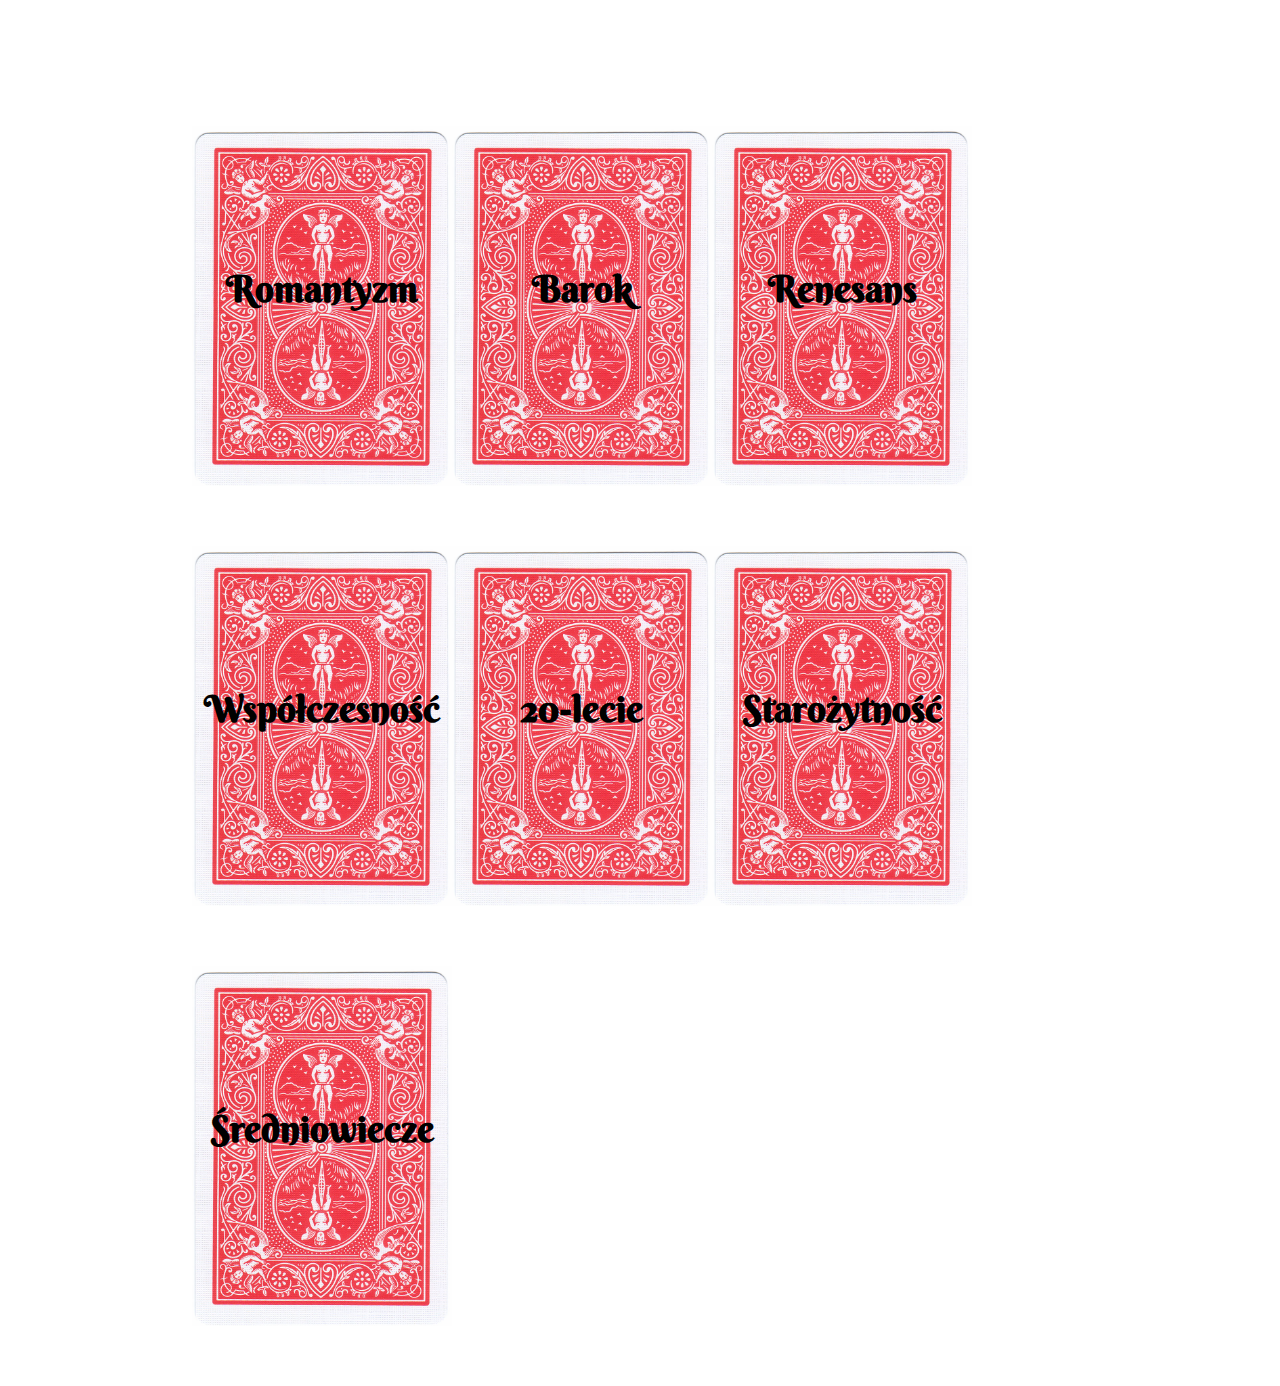
==== szybkie.html @ 64c32cad "Add files via upload" ====
<!doctype html>
<html lang="pl">

<head>
    <meta charset="utf-8">
    <title>MILO2018</title>
    <meta name="author" content="Marcin Górecki">
    <link rel="stylesheet" href="css/styles2.css">
</head>

<body>
    <main></main>
    <script src="js/scripts2.js"></script>
</body>
---- css/styles2.css ----
@import url("https://fonts.googleapis.com/css?family=Berkshire+Swash");
body {
  margin: 0;
  padding: 0;
}

main {
  display: flex;
  flex-wrap: wrap;
  width: 70vw;
  height: 70vh;
  margin: 14vh auto;
}

main div {
  width: 260px;
  height: 420px;
  background-image: url("../images/card.jpg");
  background-size: contain;
  background-repeat: no-repeat;
  cursor: pointer;
}

main div p {
  font-family: "Berkshire Swash", cursive;
  font-size: 2.3rem;
  font-weight: bolder;
  text-align: center;
  margin-top: 140px;
}
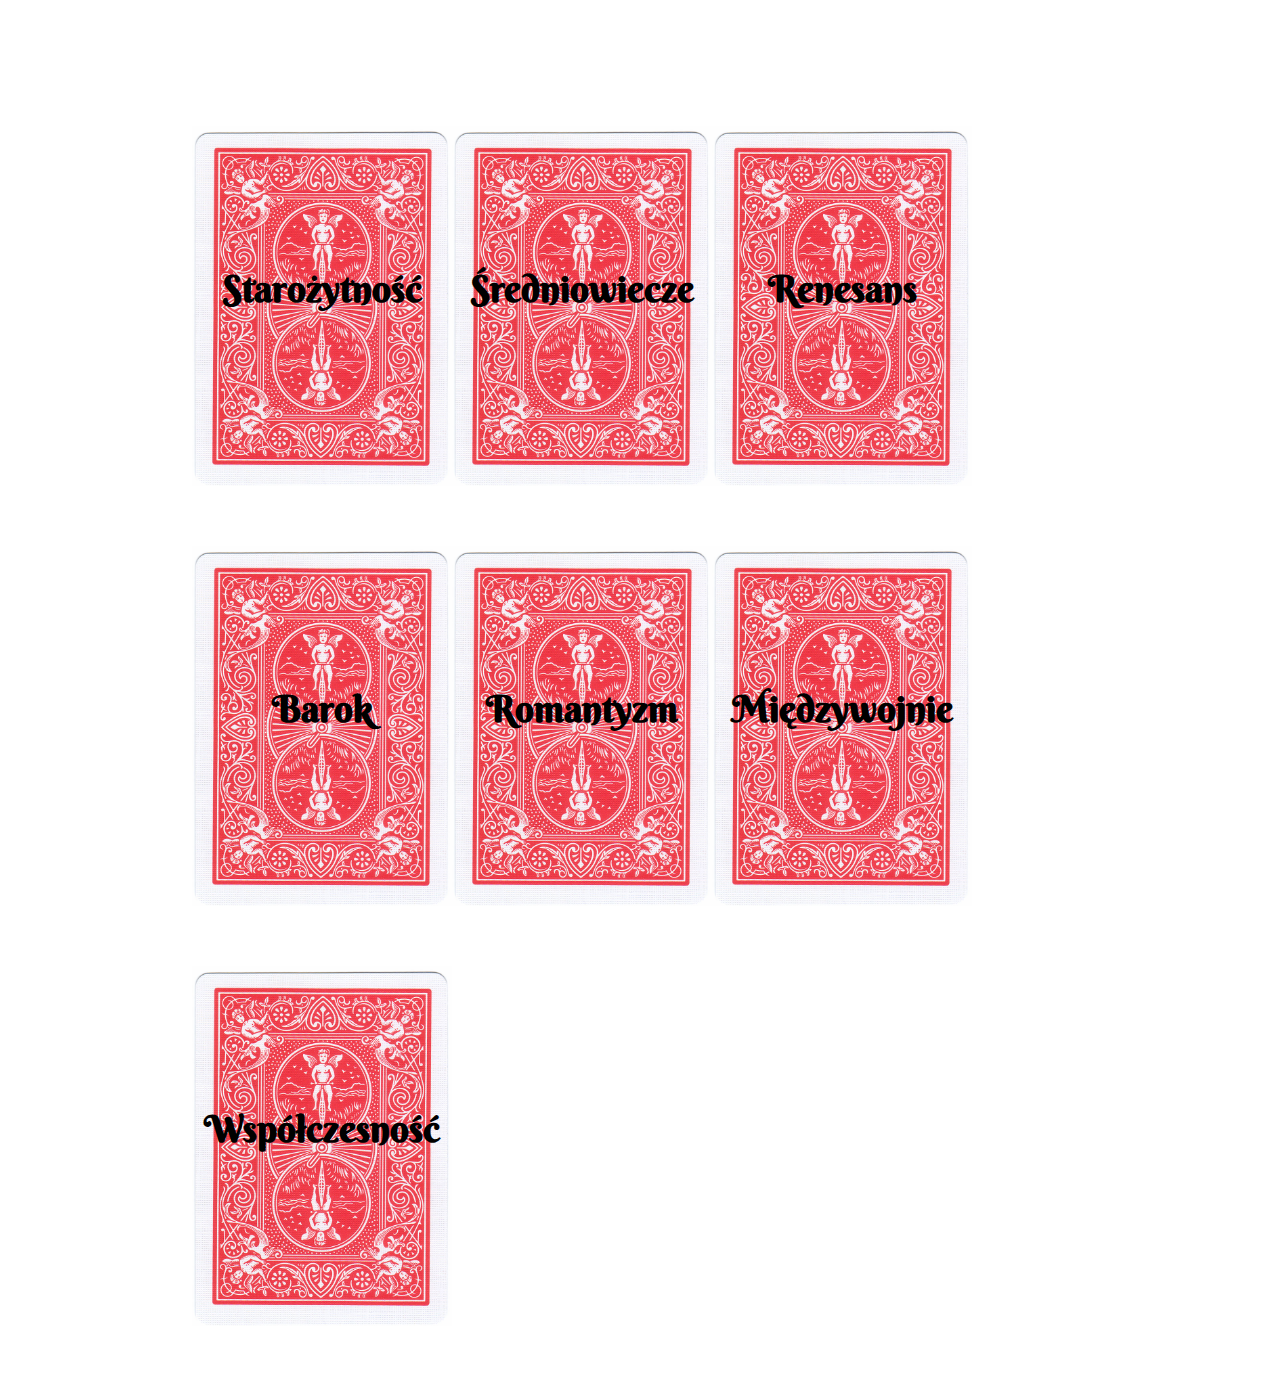
==== commit 4496527d: "Pięć szybkich dodane" ====
--- a/szybkie.html
+++ b/szybkie.html
@@ -9,6 +9,15 @@
 </head>
 
 <body>
+    <section class="modal2">
+        <div id="timer">
+            <!-- <h2>Pozostało:&nbsp;<span id="seconds">5</span>&nbsp;sekund</h2> -->
+            <div id="color"></div>
+        </div>
+        <div id="pytanie">
+            <h2 id="pytanie_tekst"></h2>      
+        </div>
+    </section>
     <main></main>
     <script src="js/scripts2.js"></script>
 </body>--- a/css/styles2.css
+++ b/css/styles2.css
@@ -2,6 +2,9 @@
 body {
   margin: 0;
   padding: 0;
+  position: relative;
+  width: 100vw;
+  height: 100vh;
 }
 
 main {
@@ -28,3 +31,55 @@
   text-align: center;
   margin-top: 140px;
 }
+
+.modal2 {
+  width: 100vw;
+  height: 100vh;
+  background-color: #fff;
+  position: absolute;
+  display: none;
+  margin-top: -14vh;
+  padding: 2vw;
+}
+
+.modal2_show {
+  display: block;
+}
+
+#timer {
+  font-size: 2em;
+  text-align: center;
+  margin-left: -2vw;
+  position: relative;
+}
+
+@keyframes color {
+  from {
+        background-color: lightgreen;
+        width: 100wv;}
+  to {
+      background-color: lightcoral;
+      width: 0;
+      }
+}
+
+#color {
+  position: absolute;
+  top: 10px;
+  width: 100vw;
+  height: 100px;
+  background-color: lightgreen;
+  /* animation-name: color; */
+  animation-duration: 5s;
+  animation-timing-function: linear;
+  animation-iteration-count: 5;
+}
+
+#pytanie {
+  font-size: 2.5em;
+  width: 100vw;
+  max-width: 100vw;
+  text-align: center;
+  margin-left: -2vw;
+  margin-top: 27vh;
+}
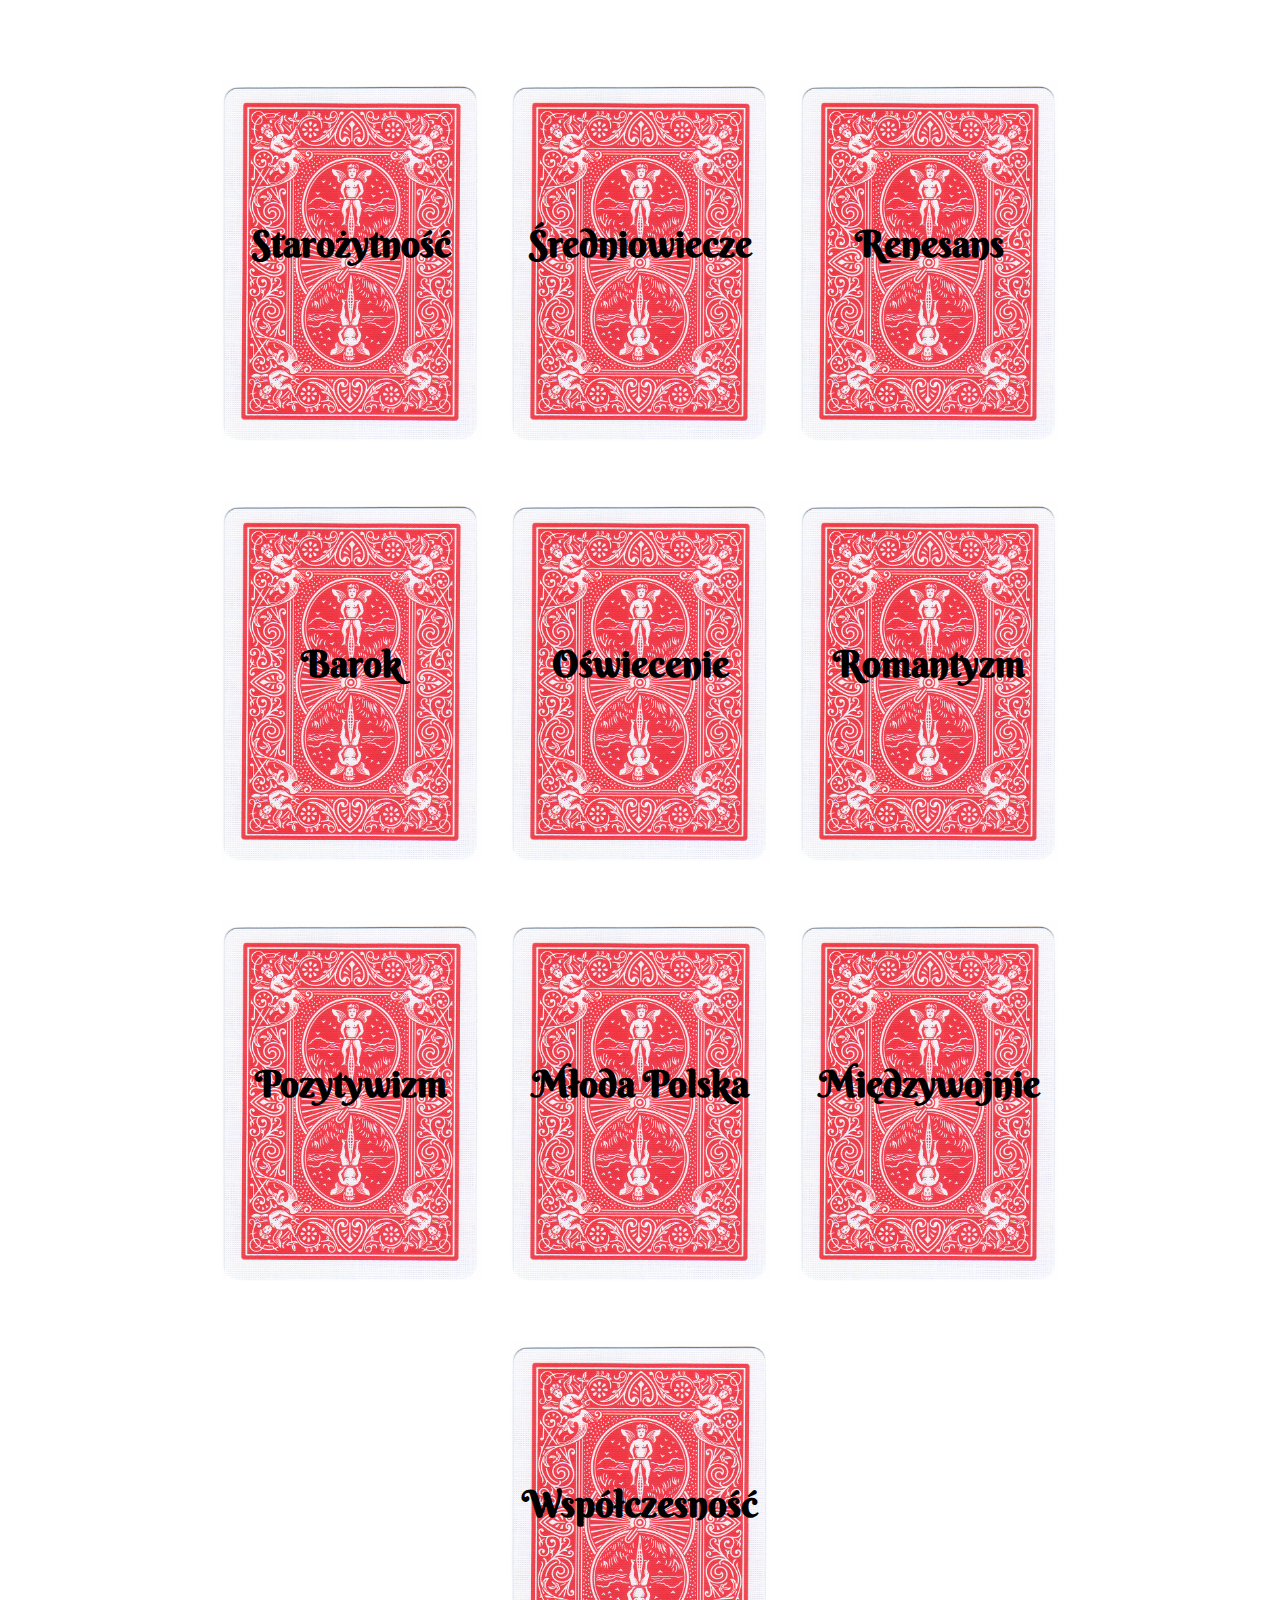
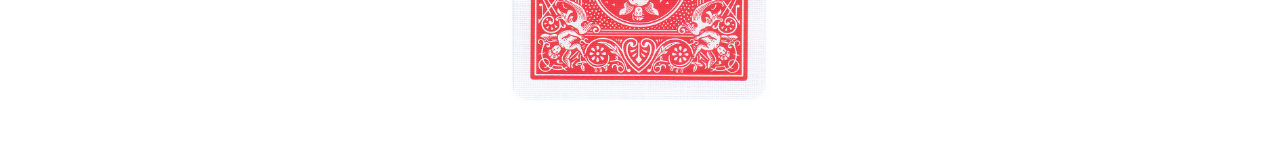
==== commit 2f9c1e78: "Nowe pytania" ====
--- a/szybkie.html
+++ b/szybkie.html
@@ -4,6 +4,7 @@
 <head>
     <meta charset="utf-8">
     <title>MILO2018</title>
+    <link rel="shortcut icon" href="favicon.ico">
     <meta name="author" content="Marcin Górecki">
     <link rel="stylesheet" href="css/styles2.css">
 </head>
@@ -11,7 +12,6 @@
 <body>
     <section class="modal2">
         <div id="timer">
-            <!-- <h2>Pozostało:&nbsp;<span id="seconds">5</span>&nbsp;sekund</h2> -->
             <div id="color"></div>
         </div>
         <div id="pytanie">
--- a/css/styles2.css
+++ b/css/styles2.css
@@ -1,14 +1,17 @@
 @import url("https://fonts.googleapis.com/css?family=Berkshire+Swash");
 body {
   margin: 0;
+  margin-top: -5vh;
   padding: 0;
   position: relative;
   width: 100vw;
   height: 100vh;
+  overflow: hidden;
 }
 
 main {
   display: flex;
+  justify-content: space-evenly;
   flex-wrap: wrap;
   width: 70vw;
   height: 70vh;
@@ -70,7 +73,7 @@
   height: 100px;
   background-color: lightgreen;
   /* animation-name: color; */
-  animation-duration: 5s;
+  animation-duration: 7s;
   animation-timing-function: linear;
   animation-iteration-count: 5;
 }
@@ -79,7 +82,13 @@
   font-size: 2.5em;
   width: 100vw;
   max-width: 100vw;
+  padding: 10vh 0;
   text-align: center;
   margin-left: -2vw;
   margin-top: 27vh;
 }
+
+#pytanie_tekst {
+  max-width: 80%;
+  margin: 0 auto;
+}
